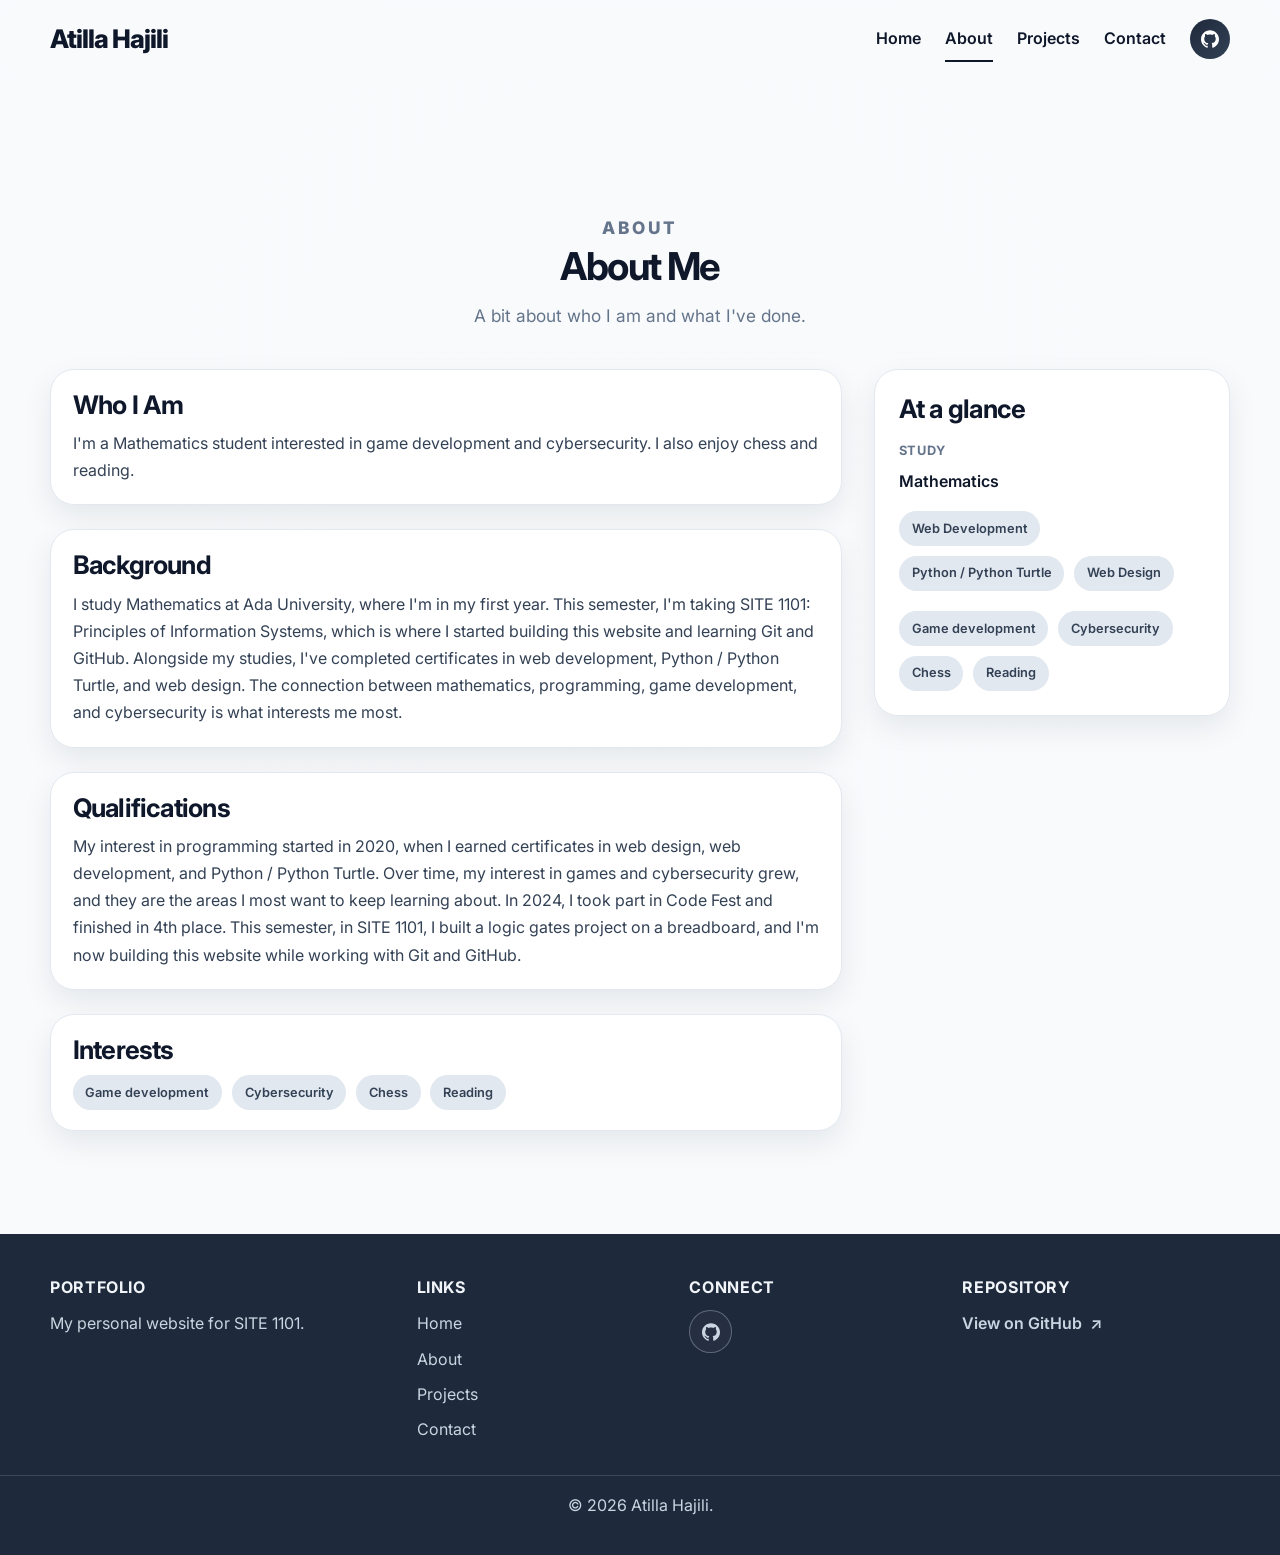
==== about.html @ 8a4184c9 "Add About page" ====
<!doctype html>
<html lang="en">
  <head>
    <meta charset="UTF-8" />
    <meta name="viewport" content="width=device-width, initial-scale=1.0" />
    <meta name="description" content="About Atilla Hajili, a Mathematics student focused on game development, cybersecurity, chess, and reading." />
    <title>About Me | Atilla Hajili</title>
    <link rel="preconnect" href="https://fonts.googleapis.com" />
    <link rel="preconnect" href="https://fonts.gstatic.com" crossorigin />
    <link href="https://fonts.googleapis.com/css2?family=Inter:wght@400;500;600;700;800&display=swap" rel="stylesheet" />
    <link rel="stylesheet" href="css/base.css" />
    <link rel="stylesheet" href="css/layout.css" />
    <link rel="stylesheet" href="css/components.css" />
    <link rel="stylesheet" href="css/animations.css" />
    <link rel="stylesheet" href="css/page.css" />
  </head>
  <body class="page-shell">
    <div class="scroll-progress" aria-hidden="true"></div>

    <header class="site-header">
      <div class="container nav-shell">
        <a href="index.html" class="brand">Atilla Hajili</a>
        <button class="nav-toggle" type="button" aria-expanded="false" aria-label="Toggle navigation">
          <span></span>
          <span></span>
          <span></span>
        </button>
        <nav class="site-nav" aria-label="Navigation menu">
          <a href="index.html" class="nav-link">Home</a>
          <a href="about.html" class="nav-link">About</a>
          <a href="projects.html" class="nav-link">Projects</a>
          <a href="contact.html" class="nav-link">Contact</a>
          <a href="https://github.com/attilahajili/attilahajili.github.io" class="nav-icon" target="_blank" rel="noreferrer" aria-label="GitHub repository">
            <svg viewBox="0 0 24 24" width="18" height="18" aria-hidden="true" fill="currentColor"><path d="M12 .297c-6.63 0-12 5.373-12 12 0 5.303 3.438 9.8 8.205 11.385.6.113.82-.258.82-.577 0-.285-.01-1.04-.015-2.04-3.338.724-4.042-1.61-4.042-1.61-.546-1.387-1.333-1.756-1.333-1.756-1.09-.745.083-.73.083-.73 1.205.085 1.84 1.237 1.84 1.237 1.07 1.835 2.807 1.305 3.492.998.108-.776.42-1.305.763-1.605-2.665-.3-5.467-1.333-5.467-5.93 0-1.31.465-2.38 1.235-3.22-.135-.303-.54-1.523.105-3.176 0 0 1.005-.322 3.3 1.23.96-.267 1.98-.399 3-.404 1.02.005 2.04.137 3 .404 2.28-1.552 3.285-1.23 3.285-1.23.645 1.653.24 2.873.12 3.176.765.84 1.23 1.91 1.23 3.22 0 4.61-2.805 5.625-5.475 5.92.42.36.81 1.096.81 2.21 0 1.595-.015 2.88-.015 3.27 0 .315.21.69.825.57C20.565 22.09 24 17.59 24 12.297c0-6.627-5.373-12-12-12"/></svg>
          </a>
        </nav>
      </div>
    </header>

    <main class="page-main">
      <section class="section">
        <div class="container">
          <div class="page-intro reveal">
            <p class="eyebrow">About</p>
            <h2>About Me</h2>
            <p>A bit about who I am and what I've done.</p>
          </div>

          <div class="content-grid">
            <div class="about-main">
              <article class="info-item reveal">
                <h3>Who I Am</h3>
                <p>I'm a Mathematics student interested in game development and cybersecurity. I also enjoy chess and reading.</p>
              </article>

              <article class="info-item reveal">
                <h3>Background</h3>
                <p>I study Mathematics at Ada University, where I'm in my first year. This semester, I'm taking SITE 1101: Principles of Information Systems, which is where I started building this website and learning Git and GitHub. Alongside my studies, I've completed certificates in web development, Python / Python Turtle, and web design. The connection between mathematics, programming, game development, and cybersecurity is what interests me most.</p>
              </article>

              <article class="info-item reveal">
                <h3>Qualifications</h3>
                <p>My interest in programming started in 2020, when I earned certificates in web design, web development, and Python / Python Turtle. Over time, my interest in games and cybersecurity grew, and they are the areas I most want to keep learning about. In 2024, I took part in Code Fest and finished in 4th place. This semester, in SITE 1101, I built a logic gates project on a breadboard, and I'm now building this website while working with Git and GitHub.</p>
              </article>

              <article class="info-item reveal">
                <h3>Interests</h3>
                <div class="tag-list">
                  <span class="tag">Game development</span>
                  <span class="tag">Cybersecurity</span>
                  <span class="tag">Chess</span>
                  <span class="tag">Reading</span>
                </div>
              </article>
            </div>

            <aside class="info-card sidebar-card reveal">
              <h3>At a glance</h3>
              <dl class="meta-list">
                <div class="meta-row">
                  <dt>Study</dt>
                  <dd>Mathematics</dd>
                </div>
              </dl>

              <div class="tag-list" style="margin-top: 1rem;">
                <span class="tag">Web Development</span>
                <span class="tag">Python / Python Turtle</span>
                <span class="tag">Web Design</span>
              </div>

              <div class="tag-list" style="margin-top: 1.25rem;">
                <span class="tag">Game development</span>
                <span class="tag">Cybersecurity</span>
                <span class="tag">Chess</span>
                <span class="tag">Reading</span>
              </div>
            </aside>
          </div>
        </div>
      </section>
    </main>

    <footer class="site-footer">
      <div class="container footer-shell">
        <div class="footer-column">
          <h3>Portfolio</h3>
          <p>My personal website for SITE 1101.</p>
        </div>
        <div class="footer-column">
          <h4>Links</h4>
          <ul class="footer-links">
            <li><a class="footer-link" href="index.html">Home</a></li>
            <li><a class="footer-link" href="about.html">About</a></li>
            <li><a class="footer-link" href="projects.html">Projects</a></li>
            <li><a class="footer-link" href="contact.html">Contact</a></li>
          </ul>
        </div>
        <div class="footer-column">
          <h4>Connect</h4>
          <div class="social-list">
            <a class="social-link" href="https://github.com/attilahajili" target="_blank" rel="noreferrer" aria-label="GitHub profile">
              <svg viewBox="0 0 24 24" width="18" height="18" fill="currentColor" aria-hidden="true"><path d="M12 .297c-6.63 0-12 5.373-12 12 0 5.303 3.438 9.8 8.205 11.385.6.113.82-.258.82-.577 0-.285-.01-1.04-.015-2.04-3.338.724-4.042-1.61-4.042-1.61-.546-1.387-1.333-1.756-1.333-1.756-1.09-.745.083-.73.083-.73 1.205.085 1.84 1.237 1.84 1.237 1.07 1.835 2.807 1.305 3.492.998.108-.776.42-1.305.763-1.605-2.665-.3-5.467-1.333-5.467-5.93 0-1.31.465-2.38 1.235-3.22-.135-.303-.54-1.523.105-3.176 0 0 1.005-.322 3.3 1.23.96-.267 1.98-.399 3-.404 1.02.005 2.04.137 3 .404 2.28-1.552 3.285-1.23 3.285-1.23.645 1.653.24 2.873.12 3.176.765.84 1.23 1.91 1.23 3.22 0 4.61-2.805 5.625-5.475 5.92.42.36.81 1.096.81 2.21 0 1.595-.015 2.88-.015 3.27 0 .315.21.69.825.57C20.565 22.09 24 17.59 24 12.297c0-6.627-5.373-12-12-12"/></svg>
            </a>
          </div>
        </div>
        <div class="footer-column">
          <h4>Repository</h4>
          <a class="repo-link" href="https://github.com/attilahajili/attilahajili.github.io" target="_blank" rel="noreferrer">View on GitHub <span aria-hidden="true">↗</span></a>
        </div>
      </div>
      <hr class="footer-divider" />
      <div class="container footer-bottom">© 2026 Atilla Hajili.</div>
    </footer>

    <button class="back-to-top" type="button" aria-label="Back to top">↑</button>

    <script src="js/nav.js"></script>
    <script src="js/animations.js"></script>
  </body>
</html>
---- css/base.css ----
:root {
  --bg: #f8fafc;
  --bg-strong: #eef3f8;
  --card: #ffffff;
  --border: #e2e8f0;
  --heading: #0f172a;
  --text: #334155;
  --muted: #64748b;
  --nav-start: #1e293b;
  --nav-end: #334155;
  --footer-bg: #1e293b;
  --footer-text: #cbd5e1;
  --footer-heading: #f1f5f9;
  --pill-bg: #e2e8f0;
  --pill-text: #334155;
  --shadow-soft: 0 18px 45px rgba(15, 23, 42, 0.08);
  --shadow-card: 0 12px 30px rgba(15, 23, 42, 0.08);
  --radius-lg: 1.5rem;
  --radius-md: 1rem;
  --radius-sm: 0.75rem;
  --container: 1180px;
  --header-height: 78px;
}

* {
  box-sizing: border-box;
}

html {
  scroll-behavior: smooth;
}

body {
  margin: 0;
  font-family: 'Inter', 'Segoe UI', system-ui, sans-serif;
  background: var(--bg);
  color: var(--text);
  line-height: 1.7;
  -webkit-font-smoothing: antialiased;
  text-rendering: optimizeLegibility;
}

.scroll-progress {
  position: fixed;
  top: 0;
  left: 0;
  width: 0;
  height: 3px;
  background: linear-gradient(90deg, #1e293b 0%, #475569 100%);
  z-index: 100;
}

body::before {
  content: "";
  position: fixed;
  inset: 0;
  pointer-events: none;
  background-image:
    linear-gradient(rgba(148, 163, 184, 0.035) 1px, transparent 1px),
    linear-gradient(90deg, rgba(148, 163, 184, 0.035) 1px, transparent 1px);
  background-size: 22px 22px;
  mask-image: radial-gradient(circle at center, black 30%, transparent 90%);
  opacity: 0.28;
}

img {
  max-width: 100%;
  display: block;
}

a {
  color: inherit;
  text-decoration: none;
}

button,
input,
textarea,
select {
  font: inherit;
}

p,
h1,
h2,
h3,
h4,
dl,
dd {
  margin-top: 0;
}

h1,
h2,
h3,
h4 {
  color: var(--heading);
  line-height: 1.2;
}

h1 {
  font-size: clamp(2.5rem, 5vw, 4.4rem);
  letter-spacing: -0.04em;
}

h2 {
  font-size: clamp(2rem, 3vw, 3rem);
  letter-spacing: -0.04em;
}

h3 {
  font-size: clamp(1.3rem, 2vw, 1.8rem);
  letter-spacing: -0.03em;
}

p {
  margin-bottom: 0;
}

main {
  position: relative;
  z-index: 1;
}

.container {
  width: min(var(--container), calc(100% - 2rem));
  margin: 0 auto;
}

.section {
  padding: clamp(4.5rem, 8vw, 7rem) 0;
}

.section-header {
  margin-bottom: 2.5rem;
  text-align: center;
}

.section-header .eyebrow {
  display: inline-block;
  margin-bottom: 0.85rem;
  font-size: 0.75rem;
  font-weight: 700;
  letter-spacing: 0.15em;
  text-transform: uppercase;
  color: var(--muted);
}

.section-header h2 {
  margin-bottom: 0.75rem;
}

.section-header p {
  max-width: 42rem;
  margin: 0 auto;
  font-size: 1.06rem;
  color: var(--muted);
}

.tag-list {
  display: flex;
  flex-wrap: wrap;
  gap: 0.6rem;
}

.tag {
  display: inline-flex;
  align-items: center;
  justify-content: center;
  padding: 0.42rem 0.8rem;
  border-radius: 999px;
  background: var(--pill-bg);
  color: var(--pill-text);
  font-size: 0.8rem;
  font-weight: 600;
  transition: transform 180ms ease, background 180ms ease, color 180ms ease;
}

img {
  object-fit: cover;
}

:focus-visible {
  outline: 3px solid rgba(30, 41, 59, 0.5);
  outline-offset: 3px;
}

@media (prefers-reduced-motion: reduce) {
  html {
    scroll-behavior: auto;
  }

  *, *::before, *::after {
    animation-duration: 0.01ms !important;
    animation-iteration-count: 1 !important;
    transition-duration: 0.01ms !important;
    scroll-behavior: auto !important;
  }
}
---- css/layout.css ----
.page-shell {
  min-height: 100vh;
  display: flex;
  flex-direction: column;
}

.page-main {
  flex: 1;
  padding-top: 2rem;
}

.content-grid {
  display: grid;
  grid-template-columns: minmax(0, 1.6fr) minmax(280px, 0.72fr);
  gap: 2rem;
  align-items: start;
}

.two-col {
  display: grid;
  grid-template-columns: repeat(2, minmax(0, 1fr));
  gap: 1.8rem;
}

@media (max-width: 880px) {
  .content-grid,
  .two-col {
    grid-template-columns: 1fr;
  }
}
---- css/components.css ----
.site-header {
  position: sticky;
  top: 0;
  z-index: 30;
  background: rgba(248, 250, 252, 0.88);
  backdrop-filter: blur(12px);
  border-bottom: 1px solid transparent;
  transition: box-shadow 250ms ease, border-color 250ms ease, padding 250ms ease;
}

.site-header.is-scrolled {
  box-shadow: 0 8px 22px rgba(15, 23, 42, 0.07);
  border-color: var(--border);
}

.nav-shell {
  display: flex;
  align-items: center;
  justify-content: space-between;
  min-height: var(--header-height);
  gap: 1rem;
}

.brand {
  font-size: clamp(1.15rem, 2vw, 1.75rem);
  font-weight: 800;
  letter-spacing: -0.04em;
  color: var(--heading);
  position: relative;
}

.nav-toggle {
  display: none;
  background: transparent;
  border: 1px solid rgba(255, 255, 255, 0.22);
  border-radius: 0.75rem;
  color: var(--heading);
  width: 2.8rem;
  height: 2.8rem;
  padding: 0.5rem;
  cursor: pointer;
}

.nav-toggle span {
  display: block;
  width: 100%;
  height: 2px;
  background: currentColor;
  border-radius: 999px;
  margin: 0.3rem 0;
}

.site-nav {
  display: flex;
  align-items: center;
  gap: 1.5rem;
}

.nav-link {
  position: relative;
  padding: 0.4rem 0;
  color: var(--heading);
  font-weight: 600;
  transition: color 200ms ease;
}

.nav-link::after {
  content: "";
  position: absolute;
  left: 0;
  bottom: -0.18rem;
  width: 100%;
  height: 2px;
  background: currentColor;
  transform: scaleX(0);
  transform-origin: left center;
  transition: transform 220ms ease;
}

.nav-link:hover,
.nav-link.is-active {
  color: var(--heading);
}

.nav-link:hover::after,
.nav-link.is-active::after {
  transform: scaleX(1);
}

.nav-icon {
  display: inline-flex;
  align-items: center;
  justify-content: center;
  width: 2.5rem;
  height: 2.5rem;
  border-radius: 50%;
  background: linear-gradient(135deg, var(--nav-start), var(--nav-end));
  color: #fff;
  transition: transform 180ms ease, box-shadow 180ms ease;
}

.nav-icon:hover {
  transform: translateY(-2px) scale(1.04);
  box-shadow: 0 10px 25px rgba(30, 41, 59, 0.2);
}

.site-footer {
  margin-top: auto;
  background: var(--footer-bg);
  color: var(--footer-text);
}

.footer-shell {
  display: grid;
  grid-template-columns: 1.25fr 0.9fr 0.9fr 1fr;
  gap: 2rem;
  padding: 2.8rem 0 2rem;
}

.footer-column h3,
.footer-column h4 {
  margin-bottom: 0.8rem;
  color: var(--footer-heading);
  font-size: 1rem;
  letter-spacing: 0.04em;
  text-transform: uppercase;
}

.footer-column p,
.footer-column a,
.footer-column li {
  color: var(--footer-text);
}

.footer-links {
  list-style: none;
  padding: 0;
  margin: 0;
  display: grid;
  gap: 0.5rem;
}

.footer-link {
  display: inline-block;
  transition: transform 180ms ease, color 180ms ease;
}

.footer-link:hover {
  transform: translateX(4px);
  color: #fff;
}

.social-list {
  display: flex;
  align-items: center;
  flex-wrap: wrap;
  gap: 0.8rem;
}

.social-link {
  display: inline-flex;
  align-items: center;
  justify-content: center;
  width: 2.65rem;
  height: 2.65rem;
  border-radius: 50%;
  border: 1px solid rgba(203, 213, 225, 0.35);
  background: rgba(255, 255, 255, 0.03);
  color: var(--footer-heading);
  transition: transform 180ms ease, box-shadow 180ms ease, border-color 180ms ease;
}

.social-link:hover {
  transform: translateY(-2px) rotate(4deg) scale(1.05);
  box-shadow: 0 0 0 6px rgba(203, 213, 225, 0.08);
  border-color: rgba(203, 213, 225, 0.7);
}

.repo-link {
  display: inline-flex;
  align-items: center;
  gap: 0.5rem;
  color: var(--footer-heading);
  font-weight: 600;
}

.footer-divider {
  border: 0;
  border-top: 1px solid rgba(148, 163, 184, 0.25);
  margin: 0;
}

.footer-bottom {
  padding: 1rem 0 2.2rem;
  text-align: center;
  color: var(--footer-text);
}

.btn {
  --btn-bg: linear-gradient(135deg, var(--nav-start), var(--nav-end));
  --btn-color: #fff;
  position: relative;
  display: inline-flex;
  align-items: center;
  justify-content: center;
  gap: 0.6rem;
  min-height: 3.2rem;
  padding: 0.8rem 1.4rem;
  border: 1px solid transparent;
  border-radius: 999px;
  font-weight: 700;
  color: var(--btn-color);
  background: var(--btn-bg);
  overflow: hidden;
  isolation: isolate;
  box-shadow: 0 12px 24px rgba(30, 41, 59, 0.18);
  transition: transform 200ms ease, box-shadow 200ms ease, border-color 200ms ease, color 200ms ease, background 200ms ease;
}

.btn::before {
  content: "";
  position: absolute;
  inset: 0;
  width: 120%;
  transform: translateX(-110%);
  background: linear-gradient(120deg, transparent 0%, rgba(255,255,255,0.32) 46%, transparent 68%);
  transition: transform 600ms ease;
  z-index: -1;
}

.btn:hover::before {
  transform: translateX(18%);
}

.btn:hover {
  transform: translateY(-2px);
  box-shadow: 0 18px 30px rgba(30, 41, 59, 0.18);
}

.btn:active {
  transform: translateY(1px) scale(0.99);
}

.btn--secondary {
  background: transparent;
  border-color: var(--border);
  color: var(--heading);
  box-shadow: none;
}

.btn--secondary::before {
  background: linear-gradient(120deg, transparent 0%, rgba(148, 163, 184, 0.18) 46%, transparent 68%);
}

.btn .arrow {
  transition: transform 180ms ease;
}

.btn:hover .arrow {
  transform: translateX(3px);
}

.card,
.info-card,
.project-card,
.contact-card {
  background: var(--card);
  border: 1px solid var(--border);
  border-radius: var(--radius-lg);
  box-shadow: var(--shadow-card);
}

.info-card,
.project-card,
.contact-card {
  padding: 1.5rem;
}

.photo-ring {
  width: min(100%, 420px);
  aspect-ratio: 1;
  margin-inline: auto;
  padding: 12px;
  border-radius: 50%;
  background: conic-gradient(from 180deg, rgba(148, 163, 184, 0.45), rgba(15, 23, 42, 0.15), rgba(148, 163, 184, 0.45));
  box-shadow: 0 20px 40px rgba(15, 23, 42, 0.12);
  animation: floatMotion 7s ease-in-out infinite;
}

.photo-ring img {
  width: 100%;
  height: 100%;
  border-radius: 50%;
  object-fit: cover;
  object-position: center;
  border: 4px solid rgba(255,255,255,0.9);
  transition: transform 240ms ease;
}

.photo-ring:hover img {
  transform: scale(1.04);
}

.float-icon {
  display: inline-flex;
  align-items: center;
  justify-content: center;
  width: 3.25rem;
  height: 3.25rem;
  border-radius: 50%;
  background: linear-gradient(135deg, var(--nav-start), var(--nav-end));
  border: 1px solid rgba(255,255,255,0.22);
  color: white;
  box-shadow: 0 12px 22px rgba(30, 41, 59, 0.18);
  transition: transform 180ms ease, box-shadow 180ms ease;
}

.float-icon:hover {
  transform: scale(1.1) rotate(4deg);
  box-shadow: 0 0 0 7px rgba(30, 41, 59, 0.08);
}

.back-to-top {
  position: fixed;
  right: 1.3rem;
  bottom: 1.3rem;
  width: 3.1rem;
  height: 3.1rem;
  border: 0;
  border-radius: 50%;
  background: linear-gradient(135deg, var(--nav-start), var(--nav-end));
  color: white;
  box-shadow: 0 16px 30px rgba(15, 23, 42, 0.22);
  transform: translateY(18px) scale(0.92);
  opacity: 0;
  pointer-events: none;
  transition: transform 220ms ease, opacity 220ms ease;
  cursor: pointer;
  z-index: 40;
}

.back-to-top.is-visible {
  opacity: 1;
  transform: translateY(0) scale(1);
  pointer-events: auto;
}

.back-to-top:hover {
  transform: translateY(-2px) scale(1.04);
}

.home-facts-section {
  padding-top: 1rem;
  background: var(--bg-strong);
}

.home-facts-grid {
  display: grid;
  grid-template-columns: repeat(4, minmax(0, 1fr));
  gap: 1rem;
}

.home-fact-card {
  min-width: 0;
  padding: 1.5rem;
  text-align: center;
  background: var(--card);
  border: 1px solid var(--border);
  border-radius: var(--radius-md);
  box-shadow: var(--shadow-card);
}

.home-fact-number {
  margin-bottom: 0.35rem;
  color: var(--heading);
  font-size: clamp(2.1rem, 4vw, 3rem);
  font-weight: 800;
  line-height: 1.1;
  letter-spacing: -0.05em;
}

.home-fact-card h2 {
  margin-bottom: 0.4rem;
  font-size: 1rem;
  letter-spacing: -0.02em;
}

.home-fact-card > p:last-child {
  color: var(--muted);
  font-size: 0.88rem;
  line-height: 1.55;
}

.home-interest-grid {
  display: grid;
  grid-template-columns: repeat(3, minmax(0, 1fr));
  gap: 1.25rem;
}

.home-interest-card {
  padding: 1.75rem;
  background: var(--card);
  border: 1px solid var(--border);
  border-radius: var(--radius-lg);
  box-shadow: var(--shadow-card);
  transition: transform 220ms ease, box-shadow 220ms ease, border-color 220ms ease;
}

.home-interest-card:hover {
  transform: translateY(-6px);
  border-color: #cbd5e1;
  box-shadow: var(--shadow-soft);
}

.home-interest-icon {
  display: grid;
  width: 3.25rem;
  height: 3.25rem;
  margin-bottom: 1.25rem;
  place-items: center;
  color: var(--heading);
  background: var(--bg-strong);
  border-radius: var(--radius-sm);
}

.home-interest-icon svg {
  width: 1.75rem;
  height: 1.75rem;
  transition: transform 220ms ease;
}

.home-interest-card:hover .home-interest-icon svg {
  transform: translateY(-2px);
}

.home-interest-card h3 {
  margin-bottom: 0.55rem;
  font-size: 1.25rem;
}

.home-interest-card p {
  color: var(--muted);
}

.home-journey-section {
  background: var(--bg-strong);
}

.home-timeline {
  --timeline-progress: 0;
  position: relative;
  display: grid;
  max-width: 780px;
  gap: 2rem;
  margin: 0 auto;
  padding: 0;
  list-style: none;
}

.home-timeline::before,
.home-timeline::after {
  position: absolute;
  top: 0.4rem;
  bottom: 0.4rem;
  left: 0.45rem;
  width: 2px;
  content: "";
  background: var(--border);
}

.home-timeline::after {
  transform: scaleY(var(--timeline-progress));
  transform-origin: top;
  background: var(--nav-end);
  transition: transform 1100ms ease;
}

.home-timeline.is-drawn {
  --timeline-progress: 1;
}

.home-timeline-item {
  position: relative;
  display: grid;
  grid-template-columns: 1rem 1fr;
  align-items: start;
  gap: 1.25rem;
}

.home-timeline-marker {
  z-index: 1;
  width: 0.95rem;
  height: 0.95rem;
  margin-top: 0.35rem;
  border: 3px solid var(--nav-end);
  border-radius: 50%;
  background: var(--bg);
}

.home-timeline-content {
  padding: 1.25rem 1.5rem;
  background: var(--card);
  border: 1px solid var(--border);
  border-radius: var(--radius-md);
  box-shadow: var(--shadow-card);
}

.home-timeline-content h3 {
  margin-bottom: 0.5rem;
  font-size: 1.25rem;
}

.home-timeline-content p {
  color: var(--muted);
}

.home-featured-card {
  display: grid;
  grid-template-columns: minmax(0, 1.05fr) minmax(0, 0.95fr);
  overflow: hidden;
  max-width: 900px;
  margin: 0 auto;
  color: inherit;
  background: var(--card);
  border: 1px solid var(--border);
  border-radius: var(--radius-lg);
  box-shadow: var(--shadow-card);
  transition: transform 220ms ease, box-shadow 220ms ease;
}

.home-featured-card:hover {
  transform: translateY(-4px);
  box-shadow: var(--shadow-soft);
}

.home-featured-image {
  min-height: 260px;
  overflow: hidden;
  background: var(--bg-strong);
}

.home-featured-image img {
  width: 100%;
  height: 100%;
  object-fit: cover;
  transition: transform 300ms ease;
}

.home-featured-card:hover .home-featured-image img {
  transform: scale(1.04);
}

.home-featured-content {
  display: flex;
  flex-direction: column;
  align-items: flex-start;
  justify-content: center;
  gap: 1.5rem;
  padding: clamp(1.5rem, 4vw, 3rem);
}

.home-featured-title {
  color: var(--heading);
  font-size: clamp(1.4rem, 2.5vw, 2rem);
  font-weight: 700;
  line-height: 1.2;
}

.home-featured-description {
  color: var(--muted);
}

.home-closing-section {
  padding-top: 0;
}

.home-closing-strip {
  display: flex;
  align-items: center;
  justify-content: space-between;
  gap: 2rem;
  padding: clamp(1.75rem, 5vw, 3.5rem);
  background: var(--bg-strong);
  border: 1px solid var(--border);
  border-radius: var(--radius-lg);
}

.home-closing-strip h2 {
  margin-bottom: 0;
}

.home-closing-strip .cta-row {
  margin-top: 0;
}

@media (max-width: 760px) {
  .nav-toggle {
    display: block;
  }

  .site-nav {
    position: absolute;
    top: calc(100% + 0.5rem);
    right: 1rem;
    flex-direction: column;
    align-items: flex-start;
    gap: 0.8rem;
    min-width: min(78vw, 230px);
    padding: 1rem 1.1rem;
    border: 1px solid var(--border);
    border-radius: 1rem;
    background: rgba(255,255,255,0.96);
    box-shadow: var(--shadow-soft);
    opacity: 0;
    transform: translateY(-10px);
    pointer-events: none;
    transition: opacity 200ms ease, transform 200ms ease;
  }

  .site-nav.is-open {
    opacity: 1;
    transform: translateY(0);
    pointer-events: auto;
  }

  .footer-shell {
    grid-template-columns: 1fr;
    gap: 1.5rem;
  }

  .home-facts-grid {
    grid-template-columns: repeat(2, minmax(0, 1fr));
  }

  .home-interest-grid {
    grid-template-columns: 1fr;
  }

  .home-featured-card {
    grid-template-columns: 1fr;
  }

  .home-featured-image {
    min-height: 220px;
    max-height: 320px;
  }

  .home-closing-strip {
    align-items: flex-start;
    flex-direction: column;
  }
}

@media (max-width: 420px) {
  .home-facts-grid {
    grid-template-columns: 1fr;
  }
}

@media (prefers-reduced-motion: reduce) {
  .home-interest-card:hover,
  .home-interest-card:hover .home-interest-icon svg,
  .home-featured-card:hover,
  .home-featured-card:hover .home-featured-image img {
    transform: none;
  }

  .home-interest-card,
  .home-interest-icon svg,
  .home-featured-card,
  .home-featured-image img,
  .home-timeline::after {
    transition: none;
  }
}
---- css/animations.css ----
.reveal {
  opacity: 0;
  transform: translateY(18px);
  transition: opacity 500ms ease, transform 500ms ease;
}

.reveal.is-visible {
  opacity: 1;
  transform: translateY(0);
}

.hero-copy > * {
  opacity: 0;
  transform: translateY(16px);
  animation: fadeUp 650ms ease forwards;
}

.hero-copy .eyebrow { animation-delay: 100ms; }
.hero-copy h1 { animation-delay: 220ms; }
.hero-copy .hero-paragraph--first { animation-delay: 320ms; }
.hero-copy .hero-paragraph--second { animation-delay: 420ms; }
.hero-copy .hero-closing { animation-delay: 520ms; }
.hero-copy .hero-cta-row {
  opacity: 1;
  transform: none;
  animation: none;
}

.hero-copy .hero-cta-row > * {
  opacity: 0;
  transform: translateY(16px);
  animation: fadeUp 650ms ease forwards;
}

.hero-copy .hero-cta-row > :nth-child(1) { animation-delay: 620ms; }
.hero-copy .hero-cta-row > :nth-child(2) { animation-delay: 700ms; }
.hero-copy .hero-cta-row > :nth-child(3) { animation-delay: 780ms; }

@keyframes fadeUp {
  to {
    opacity: 1;
    transform: translateY(0);
  }
}

@keyframes floatMotion {
  0%, 100% { transform: translateY(0px); }
  50% { transform: translateY(-8px); }
}

@keyframes pulseGlow {
  0%, 100% { box-shadow: 0 0 0 0 rgba(148, 163, 184, 0.22); }
  50% { box-shadow: 0 0 0 12px rgba(148, 163, 184, 0.06); }
}

.home-hero {
  position: relative;
  overflow: hidden;
}

.hero-glow {
  position: absolute;
  inset: 8% 10% auto auto;
  width: 26rem;
  height: 26rem;
  border-radius: 50%;
  background: radial-gradient(circle, rgba(148,163,184,0.18) 0%, rgba(148,163,184,0.04) 48%, transparent 70%);
  pointer-events: none;
  filter: blur(18px);
  opacity: 0.8;
  transform: translate3d(0, 0, 0);
}

.hero-spotlight {
  position: absolute;
  inset: 0;
  pointer-events: none;
  background: radial-gradient(circle at var(--mx, 50%) var(--my, 50%), rgba(148, 163, 184, 0.15), transparent 28%);
}

.hero-grid {
  position: relative;
  z-index: 1;
}

.typing-wrap {
  min-height: 2.2rem;
  margin-bottom: 0.9rem;
}

.typing-text {
  display: inline-block;
  min-height: 1.5em;
  font-size: clamp(1.1rem, 1.8vw, 1.45rem);
  font-weight: 700;
  color: var(--muted);
  letter-spacing: -0.02em;
}

.typing-text::after {
  content: "";
  display: inline-block;
  width: 2px;
  height: 1.1em;
  background: var(--heading);
  margin-left: 0.3rem;
  vertical-align: -0.15em;
  animation: blink 1s step-end infinite;
}

@keyframes blink {
  50% { opacity: 0; }
}

.hero-pattern {
  position: absolute;
  inset: 0;
  pointer-events: none;
  background: 
    radial-gradient(circle at 10% 20%, rgba(148,163,184,0.16) 0 12%, transparent 13% 100%),
    radial-gradient(circle at 35% 75%, rgba(148,163,184,0.12) 0 10%, transparent 11% 100%),
    radial-gradient(circle at 80% 30%, rgba(148,163,184,0.14) 0 11%, transparent 12% 100%);
  opacity: 0.8;
}

.projects-grid .project-card {
  position: relative;
  transform-style: preserve-3d;
  transition: transform 180ms ease, box-shadow 220ms ease;
  will-change: transform;
}

.projects-grid .project-card:hover {
  box-shadow: 0 24px 38px rgba(15, 23, 42, 0.12);
}

.project-card__image {
  overflow: hidden;
  border-radius: 1rem 1rem 0 0;
}

.project-card__image img {
  width: 100%;
  height: 220px;
  transition: transform 260ms ease;
}

.project-card:hover .project-card__image img {
  transform: scale(1.06);
}

.card-sheen {
  position: absolute;
  inset: 0;
  border-radius: inherit;
  background: linear-gradient(120deg, transparent 25%, rgba(255,255,255,0.33) 48%, transparent 70%);
  transform: translateX(-120%);
  opacity: 0;
  transition: transform 260ms ease, opacity 260ms ease;
  pointer-events: none;
}

.project-card:hover .card-sheen {
  opacity: 1;
  transform: translateX(120%);
}

.tag:hover {
  transform: translateY(-2px) scale(1.02);
  background: #dfeaf7;
}

.social-link:hover,
.nav-icon:hover,
.float-icon:hover {
  animation: pulseGlow 1.2s ease-in-out infinite;
}

@media (prefers-reduced-motion: reduce) {
  .hero-copy > *,
  .hero-copy .hero-cta-row > *,
  .reveal,
  .typing-text::after,
  .tag,
  .project-card,
  .card-sheen,
  .photo-ring,
  .nav-icon,
  .social-link,
  .float-icon,
  .btn,
  .nav-link::after,
  .back-to-top {
    animation: none !important;
    transition: none !important;
  }

  .hero-copy > *,
  .hero-copy .hero-cta-row > * {
    opacity: 1;
    transform: none;
  }
}
---- css/page.css ----
.home-hero {
  display: flex;
  align-items: center;
  min-height: calc(100vh - 150px);
  padding: clamp(2rem, 6vw, 4.5rem) 0;
}

.hero-grid {
  display: grid;
  grid-template-columns: minmax(0, 0.9fr) minmax(0, 1.1fr);
  align-items: center;
  gap: clamp(2rem, 5vw, 4rem);
}

.hero-copy,
.hero-visual {
  position: relative;
  z-index: 1;
}

.eyebrow {
  margin-bottom: 0.9rem;
  font-size: 0.74rem;
  font-weight: 800;
  letter-spacing: 0.17em;
  text-transform: uppercase;
  color: var(--muted);
}

.hero-copy .hero-paragraph {
  max-width: 68ch;
  margin-top: 0.9rem;
  font-size: clamp(1rem, 1.5vw, 1.1rem);
  color: var(--text);
}

.hero-copy .hero-closing {
  margin-top: 1rem;
  color: var(--heading);
  font-weight: 800;
  letter-spacing: -0.02em;
}

.cta-row {
  display: flex;
  flex-wrap: wrap;
  gap: 1rem;
  margin-top: 1.7rem;
}

.hero-cta-row {
  align-items: center;
  gap: 0.9rem;
}

.home-hero .photo-ring {
  margin-left: auto;
  margin-right: 0;
}

.page-intro {
  margin-bottom: 2.4rem;
  text-align: center;
}

.page-intro h2 {
  margin-bottom: 0.75rem;
}

.page-intro p {
  max-width: 42rem;
  margin: 0 auto;
  color: var(--muted);
  font-size: 1.08rem;
}

.about-main,
.contact-main {
  display: grid;
  gap: 1.5rem;
}

.info-list {
  display: grid;
  gap: 1.1rem;
}

.info-item {
  padding: 1.25rem 1.35rem;
  background: var(--card);
  border: 1px solid var(--border);
  border-radius: var(--radius-lg);
  box-shadow: var(--shadow-card);
}

.info-item h3 {
  margin-bottom: 0.6rem;
}

.info-item p,
.info-item li {
  color: var(--text);
}

.sidebar-card {
  position: sticky;
  top: 110px;
}

.sidebar-card h3 {
  margin-bottom: 1rem;
}

.meta-list {
  display: grid;
  gap: 0.9rem;
}

.meta-row {
  display: grid;
  gap: 0.35rem;
}

.meta-row dt {
  color: var(--muted);
  font-size: 0.8rem;
  font-weight: 700;
  letter-spacing: 0.06em;
  text-transform: uppercase;
}

.meta-row dd {
  margin: 0;
  color: var(--heading);
  font-weight: 600;
}

.projects-grid {
  display: grid;
  grid-template-columns: repeat(2, minmax(0, 1fr));
  gap: 2rem;
}

.project-card {
  overflow: hidden;
  position: relative;
}

.project-card__content {
  display: grid;
  gap: 1rem;
  padding: 1.1rem 1.2rem 1.4rem;
}

.project-card__content p {
  color: var(--text);
}

.project-card__content .tag-list {
  margin-top: 0.25rem;
}

.project-card__cta {
  margin-top: 0.15rem;
}

.contact-card {
  max-width: 700px;
  margin: 0 auto;
  text-align: center;
}

.contact-card p {
  margin-bottom: 1.6rem;
  color: var(--muted);
  font-size: 1.05rem;
}

@media (max-width: 760px) {
  .home-hero {
    text-align: center;
  }

  .hero-grid {
    grid-template-columns: 1fr;
  }

  .home-hero .photo-ring {
    margin: 0 auto;
  }

  .cta-row {
    justify-content: center;
  }

  .projects-grid {
    grid-template-columns: 1fr;
  }
}
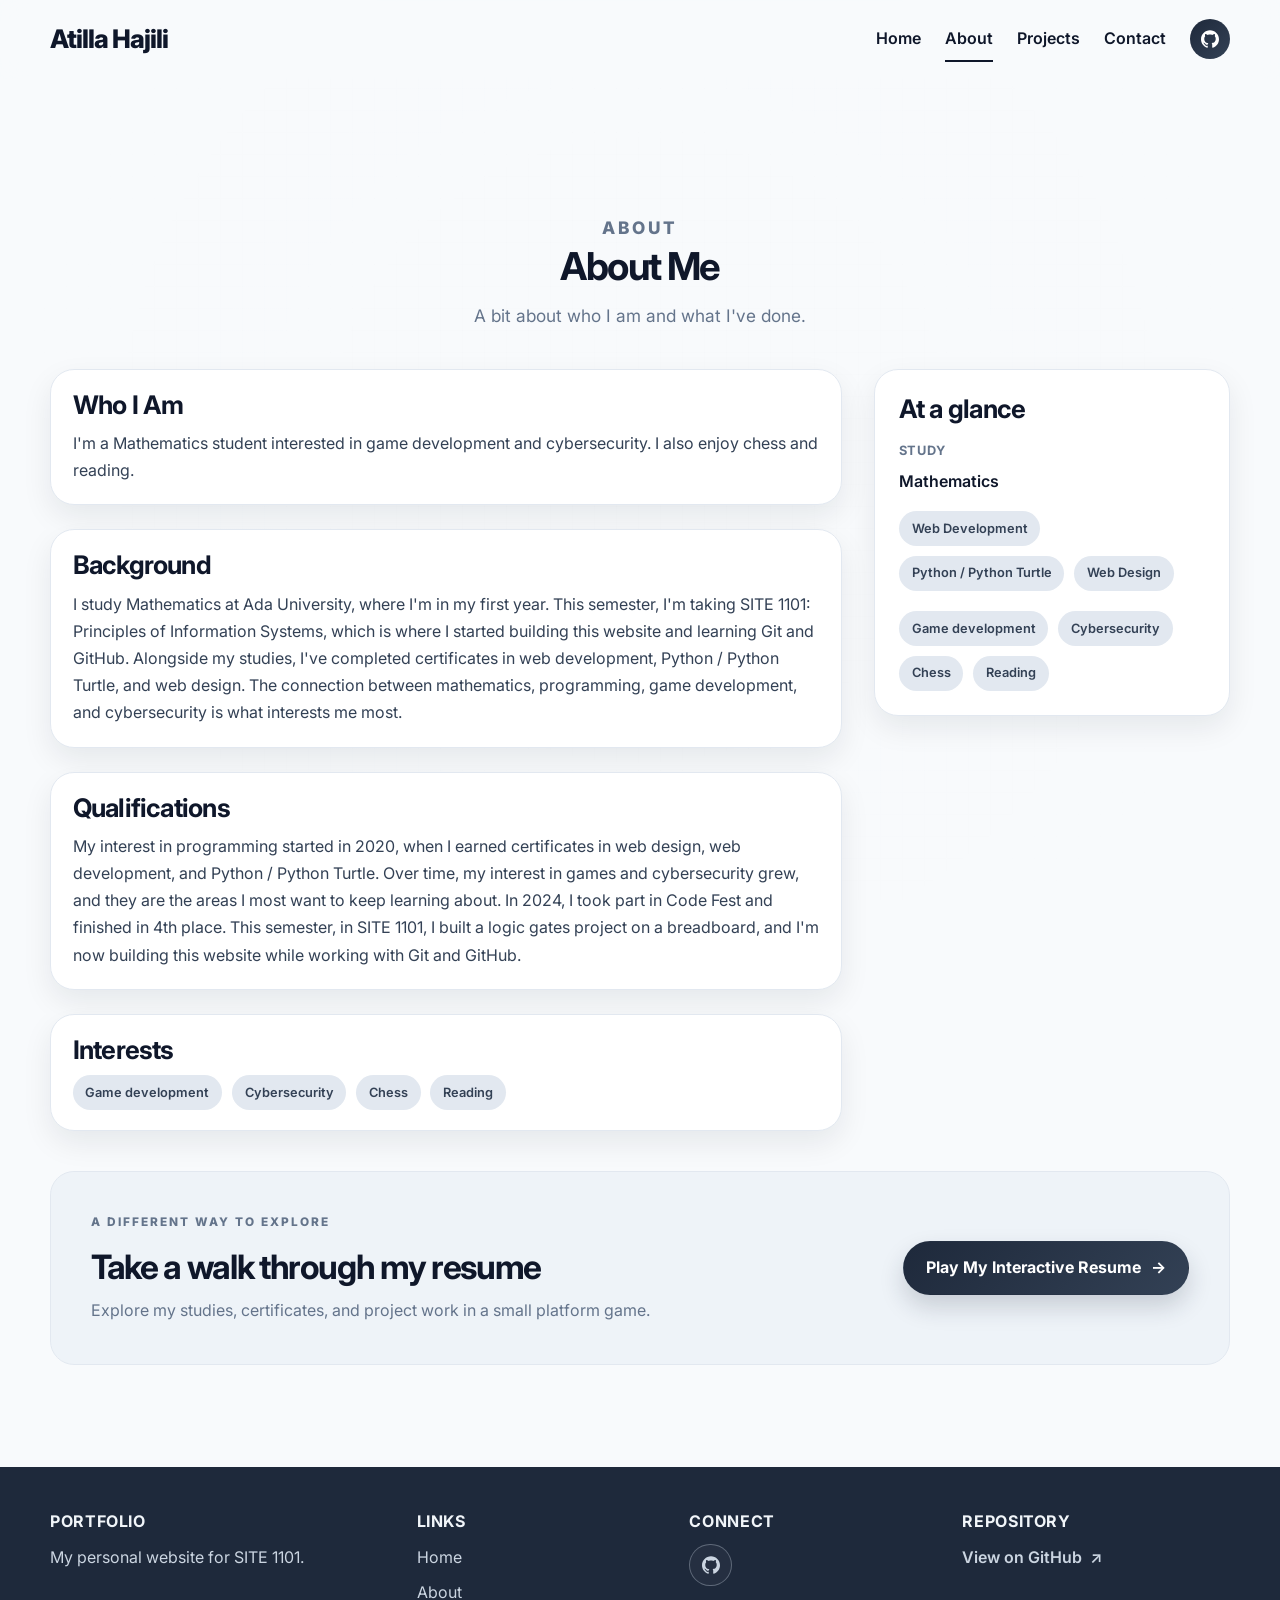
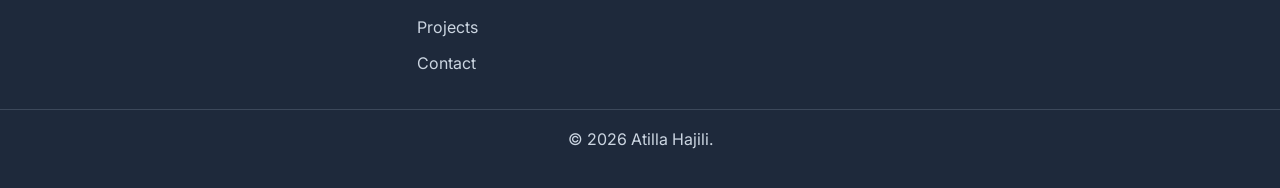
==== commit 6c51c2a2: "Add interactive ADA university journey game" ====
--- a/about.html
+++ b/about.html
@@ -97,6 +97,15 @@
               </div>
             </aside>
           </div>
+
+          <section class="resume-promo reveal" aria-labelledby="resume-promo-title">
+            <div class="resume-promo__copy">
+              <p class="eyebrow">A different way to explore</p>
+              <h2 id="resume-promo-title">Take a walk through my resume</h2>
+              <p>Explore my studies, certificates, and project work in a small platform game.</p>
+            </div>
+            <a class="btn" href="game.html">Play My Interactive Resume <span class="arrow" aria-hidden="true">→</span></a>
+          </section>
         </div>
       </section>
     </main>
--- a/css/animations.css
+++ b/css/animations.css
@@ -83,35 +83,6 @@
   z-index: 1;
 }
 
-.typing-wrap {
-  min-height: 2.2rem;
-  margin-bottom: 0.9rem;
-}
-
-.typing-text {
-  display: inline-block;
-  min-height: 1.5em;
-  font-size: clamp(1.1rem, 1.8vw, 1.45rem);
-  font-weight: 700;
-  color: var(--muted);
-  letter-spacing: -0.02em;
-}
-
-.typing-text::after {
-  content: "";
-  display: inline-block;
-  width: 2px;
-  height: 1.1em;
-  background: var(--heading);
-  margin-left: 0.3rem;
-  vertical-align: -0.15em;
-  animation: blink 1s step-end infinite;
-}
-
-@keyframes blink {
-  50% { opacity: 0; }
-}
-
 .hero-pattern {
   position: absolute;
   inset: 0;
@@ -180,7 +151,6 @@
   .hero-copy > *,
   .hero-copy .hero-cta-row > *,
   .reveal,
-  .typing-text::after,
   .tag,
   .project-card,
   .card-sheen,
--- a/css/page.css
+++ b/css/page.css
@@ -16,6 +16,11 @@
 .hero-visual {
   position: relative;
   z-index: 1;
+}
+
+.hero-copy h1 {
+  max-width: 100%;
+  font-size: clamp(2.25rem, 4vw, 3.2rem);
 }
 
 .eyebrow {
@@ -176,6 +181,27 @@
   font-size: 1.05rem;
 }
 
+.resume-promo {
+  display: flex;
+  align-items: center;
+  justify-content: space-between;
+  gap: 2rem;
+  margin-top: 2.5rem;
+  padding: clamp(1.5rem, 4vw, 2.5rem);
+  border: 1px solid var(--border);
+  border-radius: var(--radius-lg);
+  background: var(--bg-strong);
+}
+
+.resume-promo__copy h2 {
+  margin-bottom: 0.6rem;
+  font-size: clamp(1.5rem, 3vw, 2.1rem);
+}
+
+.resume-promo__copy p:last-child {
+  color: var(--muted);
+}
+
 @media (max-width: 760px) {
   .home-hero {
     text-align: center;
@@ -193,6 +219,11 @@
     justify-content: center;
   }
 
+  .resume-promo {
+    align-items: flex-start;
+    flex-direction: column;
+  }
+
   .projects-grid {
     grid-template-columns: 1fr;
   }
